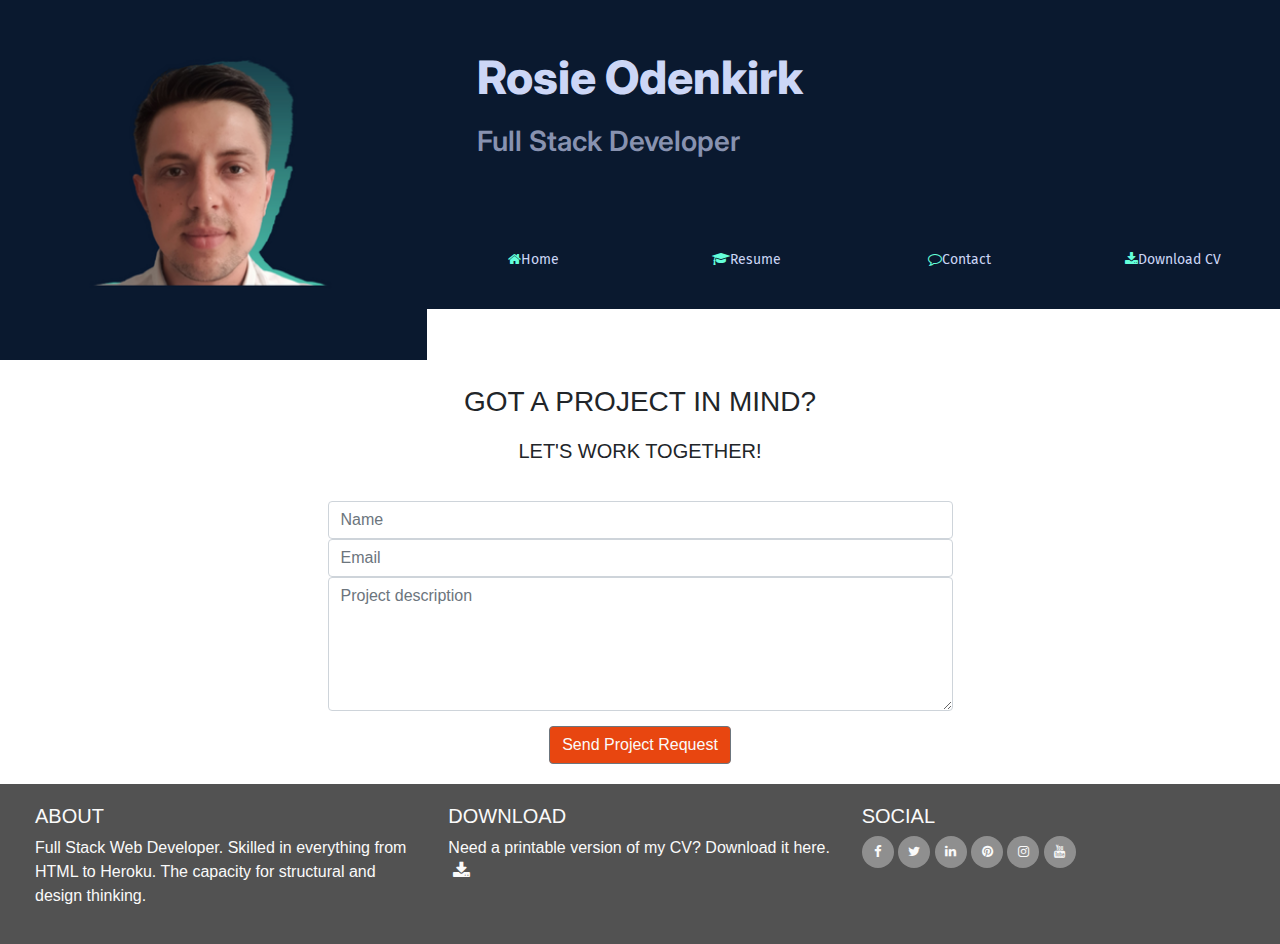
==== contact.html @ 8bd7543c "Add own style" ====
<!DOCTYPE html>
<html lang="en">
<head>
    <meta charset="UTF-8">
    <meta name="viewport" content="width=device-width, initial-scale=1.0">
    <meta http-equiv="X-UA-Compatible" content="ie=edge">
    <link rel="stylesheet" href="https://maxcdn.bootstrapcdn.com/bootstrap/4.2.1/css/bootstrap.min.css" type="text/css" />
    <link rel="stylesheet" href="https://maxcdn.bootstrapcdn.com/font-awesome/4.7.0/css/font-awesome.min.css" type="text/css" />
    <link rel="stylesheet" href="assets/css/style.css">
    <title>Rosie</title>
</head>
<body>
    <header>
        <div class="row no-gutters">
            <a class="col-md-4 logo" href="02-index.html"></a>
            <div class="col-md-8">
                <div class="row no-gutters bg-color-name-title">
                    <div class="col heading">
                        <h1 class="name">Rosie Odenkirk</h1>
                        <h2 class="title"> Full Stack Developer</h2>
                    </div>
                </div>
                <div class="row no-gutters">
                    <div class="col">
                        <ul id="nav" class="list-inline menucontainer">
                            <li class="col-6 col-sm-3 list-inline-item ui-menu-color-home menuitem">
                                <a href="index.html" class="hvr-sweep-to-bottom"><i class="fa fa-home" aria-hidden="true"></i><span>Home</span></a>
                            </li>
                            <li class="col-6 col-sm-3 list-inline-item ui-menu-color-resume menuitem">
                                <a href="resume.html" class="hvr-sweep-to-bottom"><i class="fa fa-graduation-cap" aria-hidden="true"></i><span>Resume</span></a>
                            </li>
                            <li class="col-6 col-sm-3 list-inline-item ui-menu-color-contact menuitem">
                                <a href="contact.html" class="hvr-sweep-to-bottom"><i class="fa fa-comment-o" aria-hidden="true"></i><span>Contact</span></a>
                            </li>
                            <li class="col-6 col-sm-3 list-inline-item ui-menu-color-download menuitem">
                                <a href="assets/cv/bohdan-bezushka-cv.pdf" target="_blank" class="hvr-sweep-to-bottom"><i class="fa fa-download" aria-hidden="true"></i><span>Download CV</span></a>
                            </li>
                        </ul>
                    </div>
                </div>
            </div>
        </div>
    </header>
    <section class="container-fluid">
        <div class="row bg-color-contact">
            <div class="col">
                <h3 class="contact-heading uppercase text-center">Got a project in mind?</h3>
                <h5 class="uppercase text-center">Let's work together!</h5>

                <div class="center-form">
                    <form>
                        <input type="text" name="name" id="fullname" class="form-control" placeholder="Name" required />
                        <input type="email" name="email" id="emailaddress" class="form-control" placeholder="Email" required />
                        <textarea rows="5" name="projectsummary" id="projectsummary" class="form-control" placeholder="Project description" required></textarea>
                        <div class="form-row text-center">
                            <div class="col">
                                <button type="submit" class="btn btn-secondary">Send Project Request</button>
                            </div>
                        </div>
                    </form>
                </div>

            </div>
        </div>

    </section>
    <footer class="container-fluid">
        <div id="footer-details" class="row">
            <div class="col-sm-4">
                <h5 class="uppercase general-sub">About</h5>
                <p class="inline-block">
                    Full Stack Web Developer. Skilled in everything from HTML to Heroku. The capacity for structural and design thinking.
                </p>
            </div>
            <div class="col-sm-4">
                <h5 class="uppercase general-sub">Download</h5>
                <p class="inline-block">
                    Need a printable version of my CV? Download it here.
                    <a href="assets/cv/bohdan-bezushka-cv.pdf" target="_blank" class="cv-pdf">
                        <i class="fa fa-download" aria-hidden="true"></i>
                        <span class="sr-only">Download link.</span>
                    </a>
                </p>
            </div>
            <div class="col-sm-4">
                <h5 class="uppercase general-sub">Social</h5>
                <ul class="list-inline social-links">
                    <li class="list-inline-item">
                        <a target="_blank" href="#">
                            <i class="fa fa-facebook" aria-hidden="true"></i>
                            <span class="sr-only">Facebook</span>
                        </a>
                    </li>
                    <li class="list-inline-item">
                        <a target="_blank" href="#">
                            <i class="fa fa-twitter" aria-hidden="true"></i>
                            <span class="sr-only">Twitter</span>
                        </a>
                    </li>
                    <li class="list-inline-item">
                        <a target="_blank" href="#">
                            <i class="fa fa-linkedin" aria-hidden="true"></i>
                            <span class="sr-only">LinkedIn</span>
                        </a>
                    </li>
                    <li class="list-inline-item">
                        <a target="_blank" href="#">
                            <i class="fa fa-pinterest" aria-hidden="true"></i>
                            <span class="sr-only">Pinterest</span>
                        </a>
                    </li>
                    <li class="list-inline-item">
                        <a target="_blank" href="#">
                            <i class="fa fa-instagram" aria-hidden="true"></i>
                            <span class="sr-only">Instagram</span>
                        </a>
                    </li>
                    <li class="list-inline-item">
                        <a target="_blank" href="#">
                            <i class="fa fa-youtube" aria-hidden="true"></i>
                            <span class="sr-only">YouTube</span>
                        </a>
                    </li>
                </ul>
            </div>
        </div>
    </footer>
</body>
</html>
---- assets/css/style.css ----
/*Google Fonts*/
@import url('https://fonts.googleapis.com/css2?family=Fira+Sans&family=Inter&display=swap');

/*--------------------------------------------Colors*/

.bg-color-name-title {
    background-color: #0a192f;
}

.bg-color-three-reasons {
    background-color: #fff;
}

.bg-color-personal-info {
    background-color: #f4f4f4;
}

.bg-color-work-history {
    background-color: #9b59b6;
}

.bg-color-contact {
    background-color: #fff;
}

.ui-menu-color-home {
    background-color: #0a192f;
}

.ui-menu-color-resume {
    background-color: #0a192f;
}

.ui-menu-color-contact {
    background-color: #0a192f;
}

.ui-menu-color-download {
    background-color: #0a192f;
}

/* ----------------------------------------Special paddings/margins/text */

h1,
h2,
h3,
h4 {
    margin: 0;
}

.uppercase {
    text-transform: uppercase;
}

.general-sub {
    font-family: "Exo", sans-serif;
    font-weight: 300;
    color: #fafafa;
}

.inline-block {
    display: inline-block;
}

.row-table {
    display: table;
}

.section-column {
    display: table-cell;
    padding: 0 30px 30px;
    float: none;
}

.history-heading,
.section-heading {
    font-family: "Exo", sans-serif;
    font-weight: 300;
    margin-top: 25px;
    margin-bottom: 40px;
}

/*--------------------------------------------Heading*/

header {
    margin: 0;
}

.heading {
    margin-left: 50px;
}

.logo {
    background: url("../images/Diseño\ sin\ título\ \(2\).png");
    background-position: center;
    background-repeat: no-repeat;
    background-size: cover;
    min-height: 360px;
}

.name {
    font-family: 'Inter', sans-serif;
    font-weight: 800;
    font-size: 46px;
    margin-top: 50px;
    color: #ccd6f6;
}

.name-hello {
    font-family: 'Fira Sans', sans-serif;
    font-weight: 200;
    font-size: 16px;
    color: #64ffda;
}

.title {
    font-family: 'Inter', sans-serif;
    font-weight: 600;
    font-size: 28px;
    margin-top: 20px;
    margin-bottom: 90px;
    color: #8892b0;
}

.list-inline-item:not(:last-child) {
    margin: 0;
}

.menucontainer {
    font-size: 0;
    
}

#nav li {
    font-size: 14px;
    padding: 0;
}

#nav {
    margin: 0;
}

.menuitem {
    height: 60px;
    text-align: center;
    padding: 0;
}

.menuitem a {
    font-family: 'Fira Sans', sans-serif;
    color: #64ffda;
    width: 100%;
    text-decoration: none;
}

.menuitem a:hover {
    text-decoration: underline;
}

.menuitem span {
    width: 100%;
    padding-top: 5px;
    text-align: center;
    font-size: 14px;
    color: #ccd6f6;
}

span.nav-num {
    color: #64ffda;
}


/* ----------------------------------------Footer */

footer {
    background-color: #525252;
    color: #fafafa;
    min-height: 120px;
    margin: 0;
}

.cv-pdf i {
    font-size: 18px;
    color: #fafafa;
    text-align: center;
    padding-left: 5px;
}

.cv-pdf i:hover {
    color: #e84610;
}

.social-links {
    padding-bottom: 15px;
}

.social-links li a i {
    width: 32px;
    height: 32px;
    padding: 12px 0;
    border-radius: 50%;
    font-size: 13px;
    line-height: 7px;
    text-align: center;
    color: #fafafa;
    background: #8f8f8f;
}

.social-links li a i:hover {
    background: #e84610;
}

#footer-details {
    padding: 20px;
}

/* ----------------------------------------Three Reasons */

.three-reasons-icon {
    font-size: 26px;
    color: #e67e22;
}

.three-reasons-heading {
    margin-bottom: 15px;
}

/* ----------------------------------------Personal Info */

.personal-info-item {
    margin-bottom: 20px;
    display: block;
    clear: both;
}

.personal-info-item .key,
.personal-info-item .value {
    padding-right: 8px;
    display: inline-block;
}

.personal-info-item .key p,
.personal-info-item .value p {
    margin: 0;
}

.personal-info-item .key {
    width: 30%;
    margin-right: 21px;
    padding-top: 2px;
    vertical-align: top;
}

.personal-info-item .key p {
    font-weight: 700;
}

.personal-info-item .value {
    position: relative;
    width: 60%;
}

/* ----------------------------------------Skills */

.progress {
    position: relative;
    height: 25px;
    margin-bottom: 4px;
}

.progress-type {
    position: absolute;
    left: 0px;
    font-weight: 400;
    padding: 3px 30px 2px 10px;
    color: #fafafa;
    background-color: rgba(25, 25, 25, 0.2);
}

.progress-section {
    margin: 40px 20px;
}

/* ----------------------------------------Work History */

.history-heading {
    color: #fafafa;
    margin-bottom: 50px;
}

.timeline-item {
    padding: 4em 2em 0em 2em;
    position: relative;
    color: #fafafa;
    border-left: 1px solid;
}

.timeline-item p {
    padding: 0;
    margin: 0;
}

.timeline-item:before {
    content: attr(data-dates);
    position: absolute;
    left: 2.5em;
    top: 3em;
    display: block;
    font-family: "Exo", sans-serif;
    font-weight: 500;
    font-size: 0.8em;
    padding: 0;
    margin: 0;
}

.timeline-item:after {
    width: 12px;
    height: 12px;
    display: block;
    top: 2.4em;
    position: absolute;
    left: -6px;
    border-radius: 12px;
    content: '';
    background: #fafafa;
}

.history-items {
    margin-bottom: 30px;
}

/* ----------------------------------------Contact Form */

.contact-heading {
    font-family: "Exo", sans-serif;
    font-weight: 300;
    margin-top: 25px;
    margin-bottom: 20px;
}

.center-form {
    padding-top: 10px;
    margin: 0 auto;
    max-width: 70%;
}

button[type="submit"] {
    margin-top: 15px;
    margin-bottom: 20px;
    color: #fafafa;
    background-color: #e84610;
}

/* ----------------------------------------Media Queries */

@media(min-width: 992px) {
    .center-form {
        padding-top: 30px;
        min-height: 240px;
        margin: 0 auto;
        max-width: 50%;
    }
}
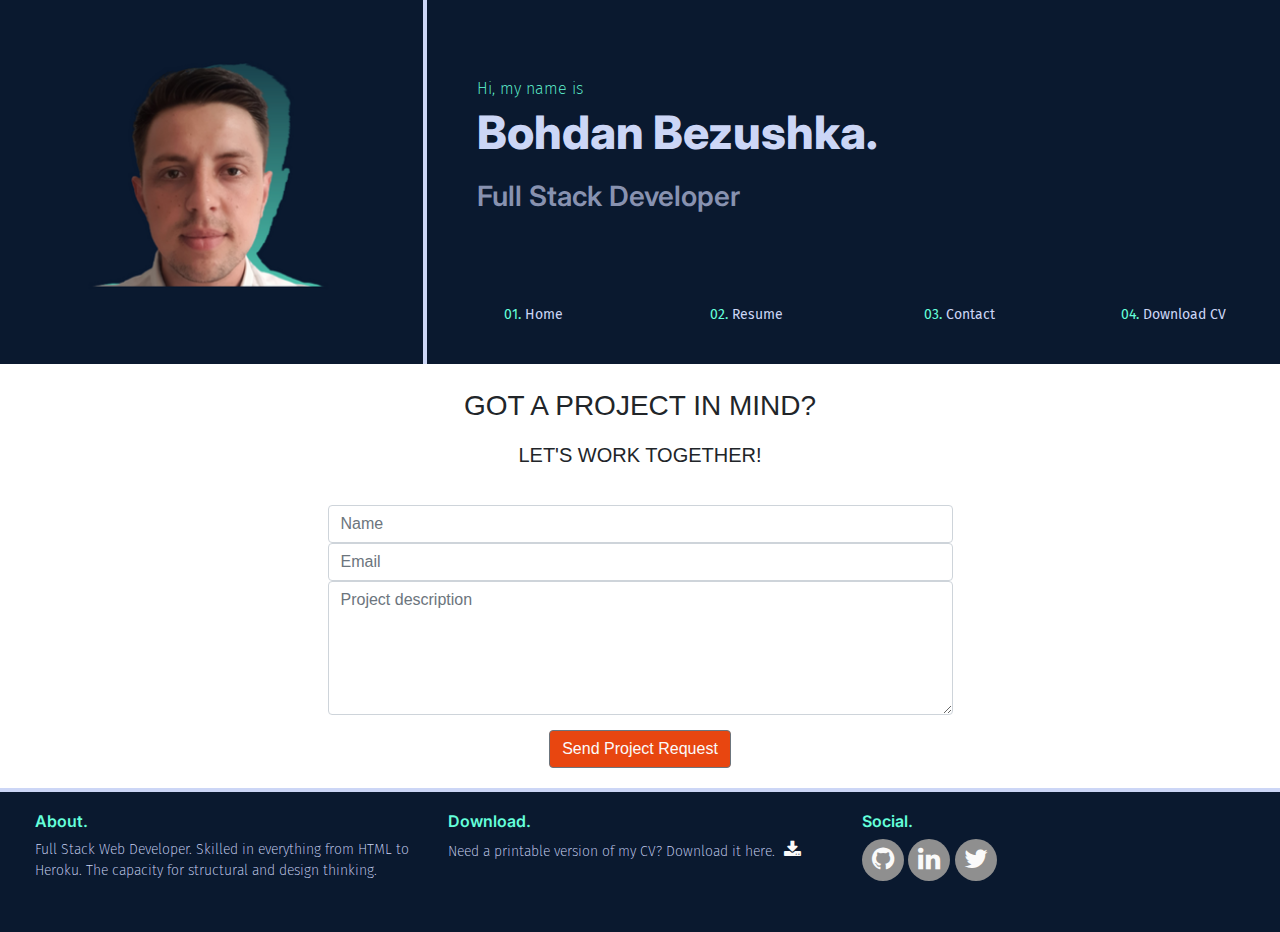
==== commit 7392cad9: "Fix contact and resume link" ====
--- a/contact.html
+++ b/contact.html
@@ -7,16 +7,16 @@
     <link rel="stylesheet" href="https://maxcdn.bootstrapcdn.com/bootstrap/4.2.1/css/bootstrap.min.css" type="text/css" />
     <link rel="stylesheet" href="https://maxcdn.bootstrapcdn.com/font-awesome/4.7.0/css/font-awesome.min.css" type="text/css" />
     <link rel="stylesheet" href="assets/css/style.css">
-    <title>Rosie</title>
+    <title>Bohdan Bezushka Perepelytsia | Full Stack Developer </title>
 </head>
 <body>
     <header>
         <div class="row no-gutters">
-            <a class="col-md-4 logo" href="02-index.html"></a>
+            <a class="col-md-4 logo" href="index.html"></a>
             <div class="col-md-8">
                 <div class="row no-gutters bg-color-name-title">
                     <div class="col heading">
-                        <h1 class="name">Rosie Odenkirk</h1>
+                        <h1 class="name"><span class="name-hello">Hi, my name is </span><br> Bohdan Bezushka.</h1>
                         <h2 class="title"> Full Stack Developer</h2>
                     </div>
                 </div>
@@ -24,16 +24,16 @@
                     <div class="col">
                         <ul id="nav" class="list-inline menucontainer">
                             <li class="col-6 col-sm-3 list-inline-item ui-menu-color-home menuitem">
-                                <a href="index.html" class="hvr-sweep-to-bottom"><i class="fa fa-home" aria-hidden="true"></i><span>Home</span></a>
+                                <a href="index.html" class="hvr-sweep-to-bottom"><span class="nav-num">01.</span><span> Home</span></a>
                             </li>
                             <li class="col-6 col-sm-3 list-inline-item ui-menu-color-resume menuitem">
-                                <a href="resume.html" class="hvr-sweep-to-bottom"><i class="fa fa-graduation-cap" aria-hidden="true"></i><span>Resume</span></a>
+                                <a href="resume.html" class="hvr-sweep-to-bottom"><span class="nav-num">02.</span><span> Resume</span></a>
                             </li>
                             <li class="col-6 col-sm-3 list-inline-item ui-menu-color-contact menuitem">
-                                <a href="contact.html" class="hvr-sweep-to-bottom"><i class="fa fa-comment-o" aria-hidden="true"></i><span>Contact</span></a>
+                                <a href="contact.html" class="hvr-sweep-to-bottom"><span class="nav-num">03.</span><span> Contact</span></a>
                             </li>
                             <li class="col-6 col-sm-3 list-inline-item ui-menu-color-download menuitem">
-                                <a href="assets/cv/bohdan-bezushka-cv.pdf" target="_blank" class="hvr-sweep-to-bottom"><i class="fa fa-download" aria-hidden="true"></i><span>Download CV</span></a>
+                                <a href="../My-Web-Portfolio/assets/cv/bohdan-bezushka-cv.pdf" target="_blank" class="hvr-sweep-to-bottom"><span class="nav-num">04.</span><span> Download CV</span></a>
                             </li>
                         </ul>
                     </div>
@@ -41,6 +41,7 @@
             </div>
         </div>
     </header>
+    
     <section class="container-fluid">
         <div class="row bg-color-contact">
             <div class="col">
@@ -67,58 +68,40 @@
     <footer class="container-fluid">
         <div id="footer-details" class="row">
             <div class="col-sm-4">
-                <h5 class="uppercase general-sub">About</h5>
+                <h5 class="general-sub">About.</h5>
                 <p class="inline-block">
                     Full Stack Web Developer. Skilled in everything from HTML to Heroku. The capacity for structural and design thinking.
                 </p>
             </div>
             <div class="col-sm-4">
-                <h5 class="uppercase general-sub">Download</h5>
+                <h5 class="general-sub">Download.</h5>
                 <p class="inline-block">
                     Need a printable version of my CV? Download it here.
-                    <a href="assets/cv/bohdan-bezushka-cv.pdf" target="_blank" class="cv-pdf">
+                    <a href="../My-Web-Portfolio/assets/cv/bohdan-bezushka-cv.pdf" target="_blank" class="cv-pdf">
                         <i class="fa fa-download" aria-hidden="true"></i>
                         <span class="sr-only">Download link.</span>
                     </a>
                 </p>
             </div>
             <div class="col-sm-4">
-                <h5 class="uppercase general-sub">Social</h5>
+                <h5 class="general-sub">Social.</h5>
                 <ul class="list-inline social-links">
                     <li class="list-inline-item">
-                        <a target="_blank" href="#">
-                            <i class="fa fa-facebook" aria-hidden="true"></i>
-                            <span class="sr-only">Facebook</span>
+                        <a target="_blank" href="https://github.com/BohdanBezushka">
+                            <i class="fa fa-github" aria-hidden="true"></i>
+                            <span class="sr-only">GitHub</span>
                         </a>
                     </li>
                     <li class="list-inline-item">
-                        <a target="_blank" href="#">
-                            <i class="fa fa-twitter" aria-hidden="true"></i>
-                            <span class="sr-only">Twitter</span>
+                        <a target="_blank" href="https://www.linkedin.com/in/bohdan-bezushka-perepelytsia/">
+                            <i class="fa fa-linkedin" aria-hidden="true"></i>
+                            <span class="sr-only">LinkeIn</span>
                         </a>
                     </li>
                     <li class="list-inline-item">
-                        <a target="_blank" href="#">
-                            <i class="fa fa-linkedin" aria-hidden="true"></i>
-                            <span class="sr-only">LinkedIn</span>
-                        </a>
-                    </li>
-                    <li class="list-inline-item">
-                        <a target="_blank" href="#">
-                            <i class="fa fa-pinterest" aria-hidden="true"></i>
-                            <span class="sr-only">Pinterest</span>
-                        </a>
-                    </li>
-                    <li class="list-inline-item">
-                        <a target="_blank" href="#">
-                            <i class="fa fa-instagram" aria-hidden="true"></i>
-                            <span class="sr-only">Instagram</span>
-                        </a>
-                    </li>
-                    <li class="list-inline-item">
-                        <a target="_blank" href="#">
-                            <i class="fa fa-youtube" aria-hidden="true"></i>
-                            <span class="sr-only">YouTube</span>
+                        <a target="_blank" href="https://twitter.com/HduProgramador">
+                            <i class="fa fa-twitter" aria-hidden="true"></i>
+                            <span class="sr-only">Twitter</span>
                         </a>
                     </li>
                 </ul>
--- a/assets/css/style.css
+++ b/assets/css/style.css
@@ -46,6 +46,8 @@
 h3,
 h4 {
     margin: 0;
+    font-family: 'Inter', sans-serif;
+    font-weight: 600;
 }
 
 .uppercase {
@@ -53,13 +55,19 @@
 }
 
 .general-sub {
-    font-family: "Exo", sans-serif;
-    font-weight: 300;
-    color: #fafafa;
+    font-family: 'Inter', sans-serif;
+    font-weight: 600;
+    color: #64ffda;
+    font-size: 16px;
 }
 
 .inline-block {
     display: inline-block;
+    font-family: 'Fira Sans', sans-serif;
+    font-weight: 200;
+    font-size: 14px;
+    color: #ccd6f6;
+    
 }
 
 .row-table {
@@ -96,6 +104,7 @@
     background-repeat: no-repeat;
     background-size: cover;
     min-height: 360px;
+    border-right: 4px solid #ccd6f6;
 }
 
 .name {
@@ -158,6 +167,7 @@
 }
 
 .menuitem span {
+    font-size: 50px;
     width: 100%;
     padding-top: 5px;
     text-align: center;
@@ -173,10 +183,16 @@
 /* ----------------------------------------Footer */
 
 footer {
-    background-color: #525252;
-    color: #fafafa;
+    background-color: #0a192f;
+    color: #ccd6f6;
+    border-top: 4px solid #ccd6f6;
     min-height: 120px;
     margin: 0;
+}
+
+h5.general-sub {
+    font-family: 'Inter', sans-serif;
+    font-weight: 600;
 }
 
 .cv-pdf i {
@@ -195,12 +211,12 @@
 }
 
 .social-links li a i {
-    width: 32px;
-    height: 32px;
+    width: 42px;
+    height: 42px;
     padding: 12px 0;
     border-radius: 50%;
-    font-size: 13px;
-    line-height: 7px;
+    font-size: 26px;
+    line-height: 16px;
     text-align: center;
     color: #fafafa;
     background: #8f8f8f;
@@ -216,16 +232,41 @@
 
 /* ----------------------------------------Three Reasons */
 
+.what-i-do {
+    background-color: #0a192f;
+    color: #ccd6f6;
+    border-top: 4px solid #ccd6f6;
+}
+
+.section-heading {
+    font-family: 'Inter', sans-serif;
+    font-weight: 800;
+}
+
 .three-reasons-icon {
     font-size: 26px;
-    color: #e67e22;
+    color: #e84610;
 }
 
 .three-reasons-heading {
+    font-family: 'Inter', sans-serif;
+    font-weight: 500;
     margin-bottom: 15px;
 }
 
 /* ----------------------------------------Personal Info */
+.bg-color-personal-info {
+    background:#0a192f;
+    border-top: 4px solid #ccd6f6;
+    border-right: 4px solid #ccd6f6 ;
+}
+
+
+.title-personal h3 {
+    font-family: 'Inter', sans-serif;
+    font-weight: 800;
+    color: #ccd6f6;
+}
 
 .personal-info-item {
     margin-bottom: 20px;
@@ -252,12 +293,22 @@
 }
 
 .personal-info-item .key p {
-    font-weight: 700;
+    font-family: 'Inter', sans-serif;
+    font-weight: 600;
+    color: #a8b2d1;
+
 }
 
 .personal-info-item .value {
     position: relative;
     width: 60%;
+}
+
+.personal-info-item .value p {
+    font-family: 'Fira Sans', sans-serif;
+    font-weight: 200;
+    font-size: 16px;
+    color: #64ffda;
 }
 
 /* ----------------------------------------Skills */
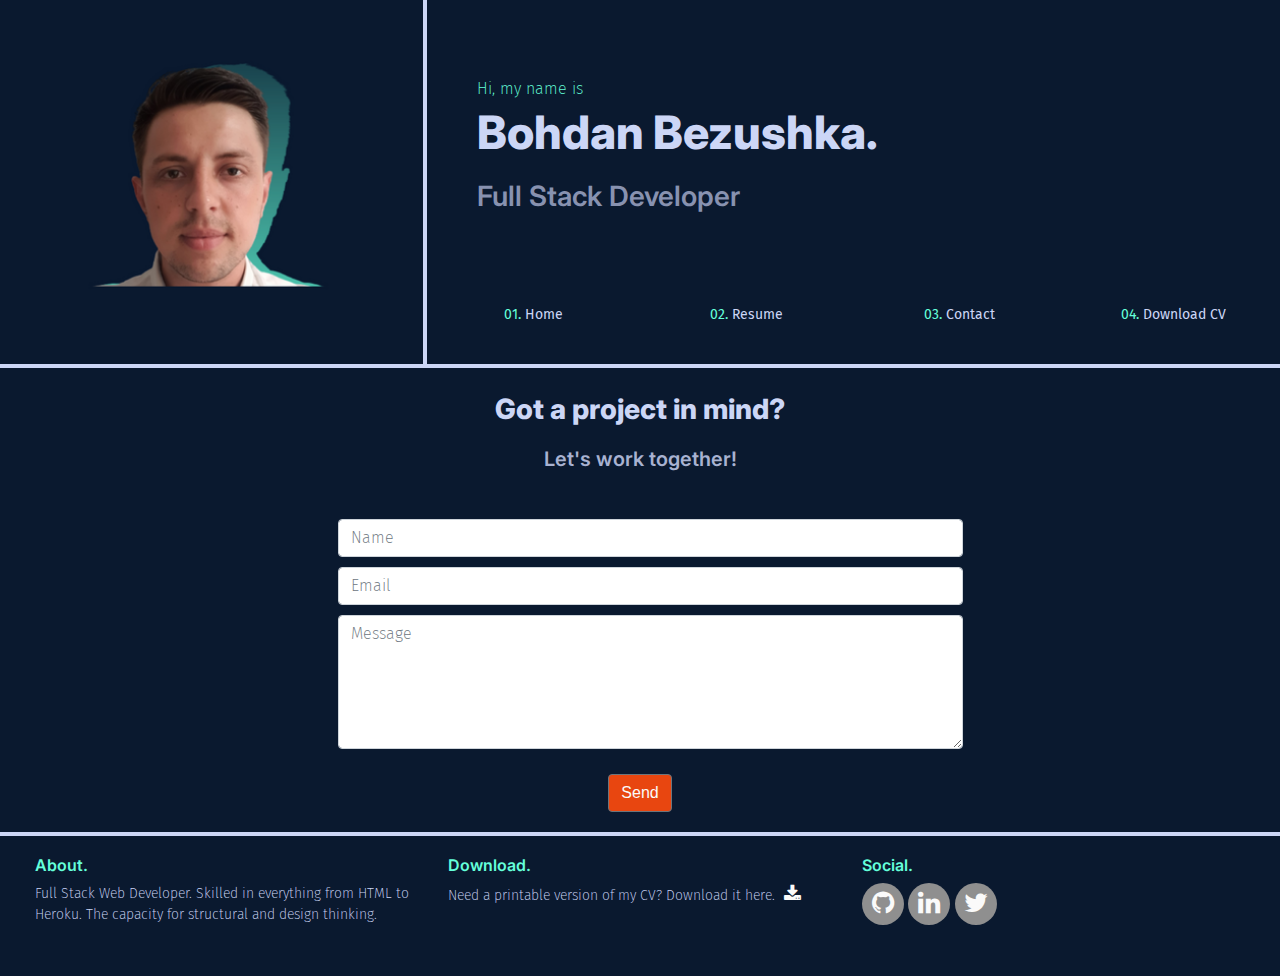
==== commit 4ed2b050: "Fix form" ====
--- a/contact.html
+++ b/contact.html
@@ -6,7 +6,7 @@
     <meta http-equiv="X-UA-Compatible" content="ie=edge">
     <link rel="stylesheet" href="https://maxcdn.bootstrapcdn.com/bootstrap/4.2.1/css/bootstrap.min.css" type="text/css" />
     <link rel="stylesheet" href="https://maxcdn.bootstrapcdn.com/font-awesome/4.7.0/css/font-awesome.min.css" type="text/css" />
-    <link rel="stylesheet" href="assets/css/style.css">
+    <link rel="stylesheet" href="assets/css/style.css" type="text/css">
     <title>Bohdan Bezushka Perepelytsia | Full Stack Developer </title>
 </head>
 <body>
@@ -45,17 +45,17 @@
     <section class="container-fluid">
         <div class="row bg-color-contact">
             <div class="col">
-                <h3 class="contact-heading uppercase text-center">Got a project in mind?</h3>
-                <h5 class="uppercase text-center">Let's work together!</h5>
+                <h3 class="contact-heading text-center">Got a project in mind?</h3>
+                <h5 class="text-center">Let's work together!</h5>
 
                 <div class="center-form">
                     <form>
                         <input type="text" name="name" id="fullname" class="form-control" placeholder="Name" required />
                         <input type="email" name="email" id="emailaddress" class="form-control" placeholder="Email" required />
-                        <textarea rows="5" name="projectsummary" id="projectsummary" class="form-control" placeholder="Project description" required></textarea>
+                        <textarea rows="5" name="projectsummary" id="projectsummary" class="form-control" placeholder="Message" required></textarea>
                         <div class="form-row text-center">
                             <div class="col">
-                                <button type="submit" class="btn btn-secondary">Send Project Request</button>
+                                <button type="submit" class="btn btn-secondary">Send</button>
                             </div>
                         </div>
                     </form>
--- a/assets/css/style.css
+++ b/assets/css/style.css
@@ -157,6 +157,7 @@
 
 .menuitem a {
     font-family: 'Fira Sans', sans-serif;
+    font-weight: 400;
     color: #64ffda;
     width: 100%;
     text-decoration: none;
@@ -382,17 +383,36 @@
 
 /* ----------------------------------------Contact Form */
 
+.bg-color-contact {
+    background: #0a192f;
+    border-top: 4px solid #ccd6f6;
+}
+
 .contact-heading {
-    font-family: "Exo", sans-serif;
-    font-weight: 300;
+    font-family: 'Inter', sans-serif;
+    font-weight: 800;
+    color: #ccd6f6;
     margin-top: 25px;
     margin-bottom: 20px;
+}
+
+h5.text-center {
+    font-family: 'Inter', sans-serif;
+    font-weight: 600;
+    color: #a8b2d1;
 }
 
 .center-form {
     padding-top: 10px;
     margin: 0 auto;
     max-width: 70%;
+}
+
+.form-control {
+    margin: 10px;
+    font-family: 'Fira Sans', sans-serif;
+    font-weight: 200;
+    font-size: 16px;
 }
 
 button[type="submit"] {
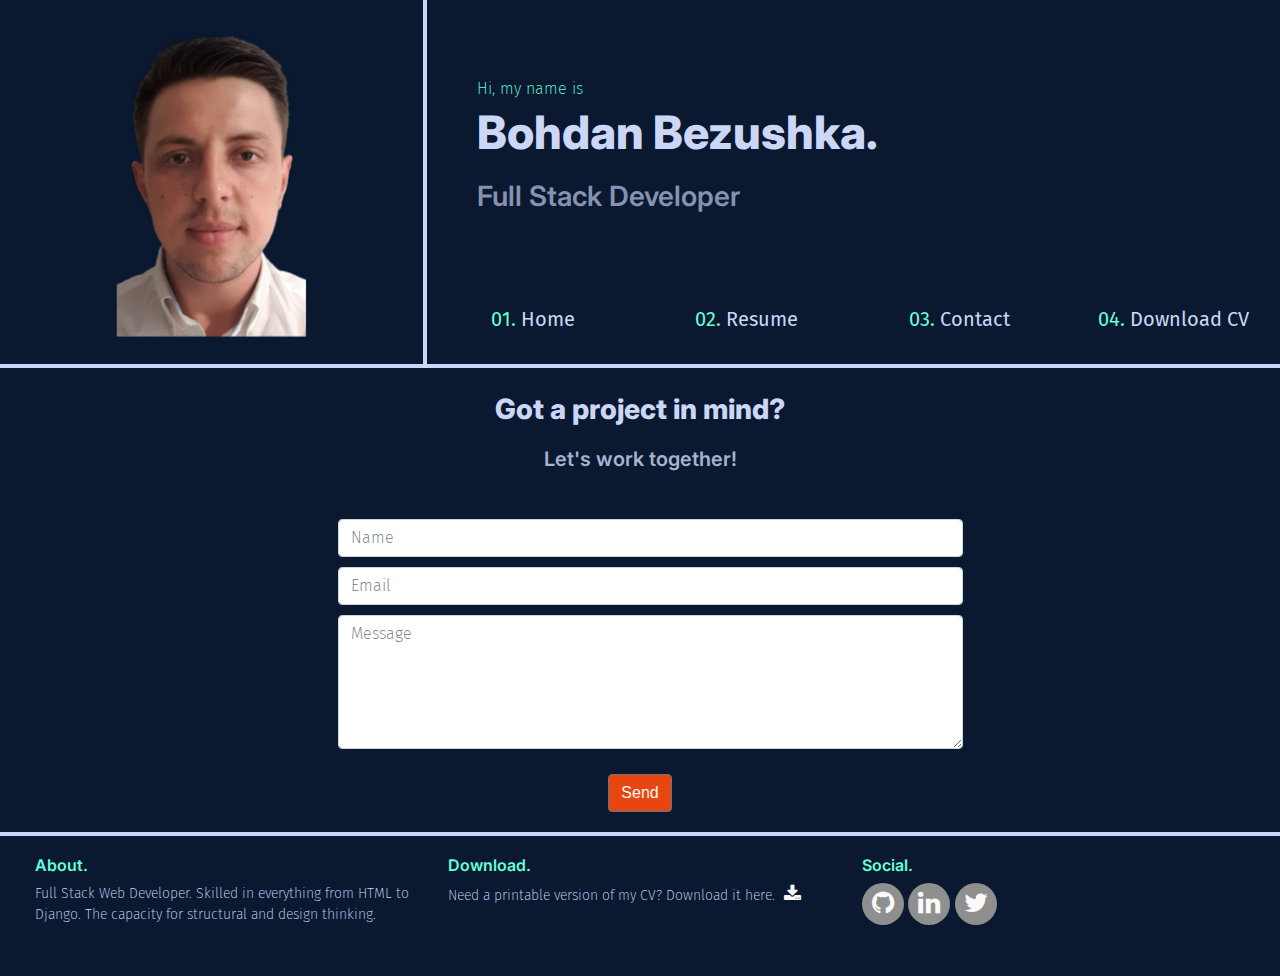
==== commit 8873831e: "Add favicon" ====
--- a/contact.html
+++ b/contact.html
@@ -70,14 +70,14 @@
             <div class="col-sm-4">
                 <h5 class="general-sub">About.</h5>
                 <p class="inline-block">
-                    Full Stack Web Developer. Skilled in everything from HTML to Heroku. The capacity for structural and design thinking.
+                    Full Stack Web Developer. Skilled in everything from HTML to Django. The capacity for structural and design thinking.
                 </p>
             </div>
             <div class="col-sm-4">
                 <h5 class="general-sub">Download.</h5>
                 <p class="inline-block">
                     Need a printable version of my CV? Download it here.
-                    <a href="../My-Web-Portfolio/assets/cv/bohdan-bezushka-cv.pdf" target="_blank" class="cv-pdf">
+                    <a href="../My-Web-Portfolio/assets/cv/Bohdan-Bezushka-CV-02-2023.pdf" target="_blank" class="cv-pdf">
                         <i class="fa fa-download" aria-hidden="true"></i>
                         <span class="sr-only">Download link.</span>
                     </a>
--- a/assets/css/style.css
+++ b/assets/css/style.css
@@ -16,7 +16,9 @@
 }
 
 .bg-color-work-history {
-    background-color: #9b59b6;
+    background-color: #0a192f;
+    border-top: 4px solid #ccd6f6;
+    border-right: 4px solid #ccd6f6;
 }
 
 .bg-color-contact {
@@ -99,7 +101,7 @@
 }
 
 .logo {
-    background: url("../images/Diseño\ sin\ título\ \(2\).png");
+    background: url("../images/bohdan-bezushka-perepelytsia.png");
     background-position: center;
     background-repeat: no-repeat;
     background-size: cover;
@@ -168,11 +170,10 @@
 }
 
 .menuitem span {
-    font-size: 50px;
+    font-size: 20px;
     width: 100%;
     padding-top: 5px;
     text-align: center;
-    font-size: 14px;
     color: #ccd6f6;
 }
 
@@ -313,6 +314,29 @@
 }
 
 /* ----------------------------------------Skills */
+.col-md-8.bg-color-three-reasons.section-column {
+    background-color: #0a192f;
+    border-top: 4px solid #ccd6f6;
+}
+
+h4.three-reasons-heading {
+    font-family: 'Inter', sans-serif;
+    font-weight: 800;
+    color: #a8b2d1;
+}
+
+.info-full {
+    font-family: 'Fira Sans', sans-serif;
+    font-weight: 200;
+    font-size: 16px;
+    color: #64ffda;
+}
+
+h3.section-heading {
+    font-family: 'Inter', sans-serif;
+    font-weight: 800;
+    color: #ccd6f6;
+}
 
 .progress {
     position: relative;
@@ -336,20 +360,29 @@
 /* ----------------------------------------Work History */
 
 .history-heading {
-    color: #fafafa;
+    font-family: 'Inter', sans-serif;
+    font-weight: 800;
+    color: #ccd6f6;
     margin-bottom: 50px;
 }
 
 .timeline-item {
     padding: 4em 2em 0em 2em;
     position: relative;
-    color: #fafafa;
     border-left: 1px solid;
+    font-family: 'Fira Sans', sans-serif;
+    font-weight: 200;
+    font-size: 16px;
+    color: #a8b2d1;
 }
 
 .timeline-item p {
     padding: 0;
     margin: 0;
+    font-family: 'Fira Sans', sans-serif;
+    font-weight: 200;
+    font-size: 16px;
+    color: #64ffda;
 }
 
 .timeline-item:before {
@@ -358,8 +391,6 @@
     left: 2.5em;
     top: 3em;
     display: block;
-    font-family: "Exo", sans-serif;
-    font-weight: 500;
     font-size: 0.8em;
     padding: 0;
     margin: 0;
@@ -431,4 +462,36 @@
         margin: 0 auto;
         max-width: 50%;
     }
-}+}
+
+/* For medium screens sizes from 920px wide and down */
+@media screen and (max-width: 900px){
+    .menuitem span {
+        font-size: 16px;
+    }
+}
+
+@media screen and (max-width: 767px){
+    .logo {
+        border-right:0px;
+    }
+
+    .bg-color-personal-info {
+        border-top: 0px;
+        border-right: 0px;
+    }
+
+    .col-md-8.bg-color-three-reasons.section-column {
+        border-top: 0px;
+    }
+
+    .bg-color-work-history {
+        border-top: 0px;
+        border-right: 0px;
+    }
+
+    .bg-color-contact {
+        border-top: 0px;
+    }
+}
+
